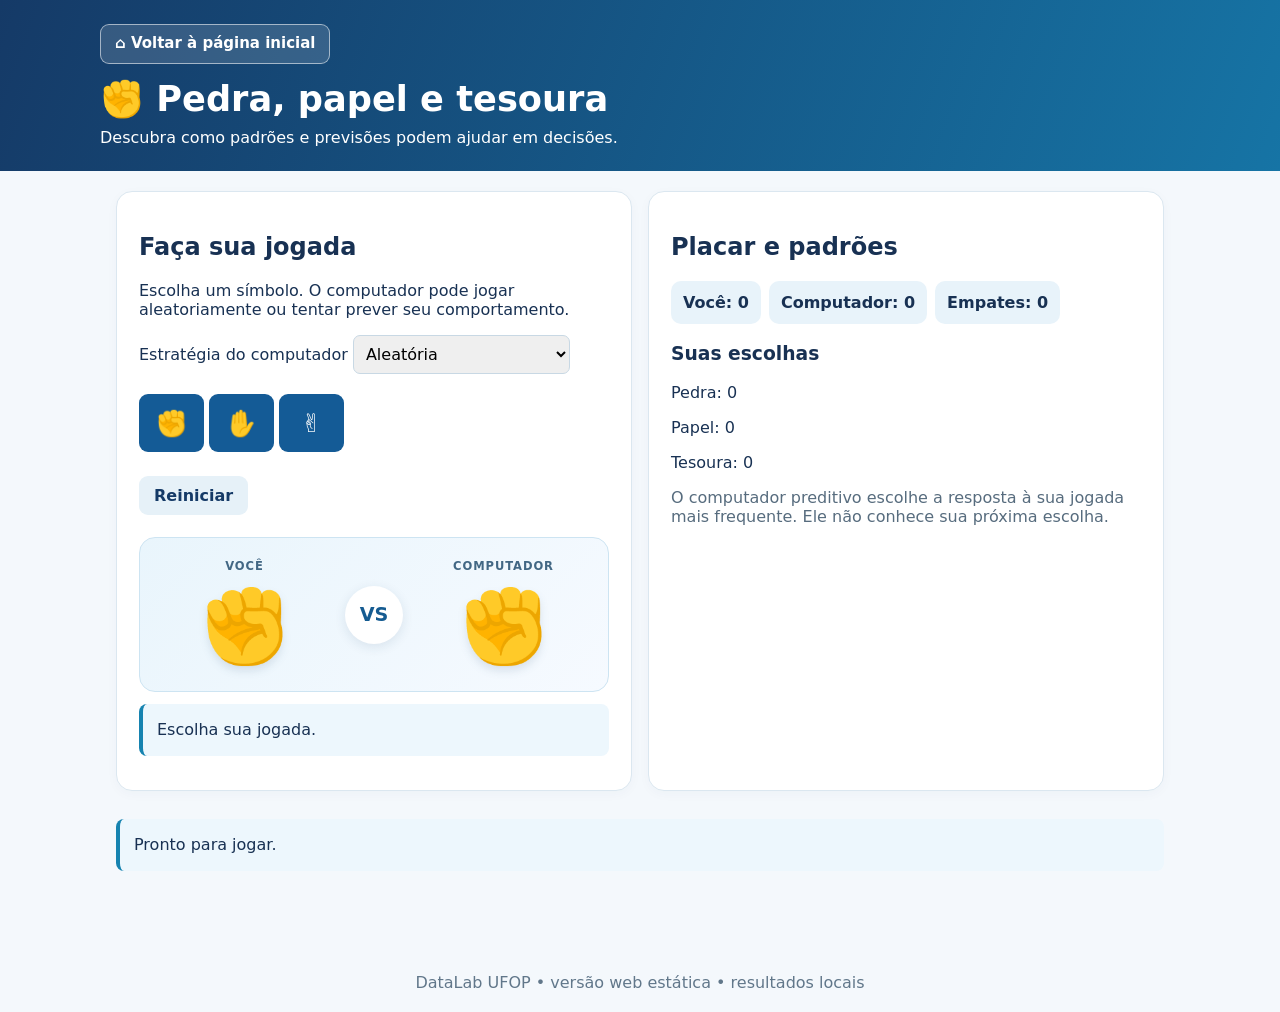
==== jogos/01-pedra-papel-tesoura/index.html @ c21b2ca8 "Publicação inicial do DataLab UFOP" ====
<!doctype html><html lang="pt-BR"><head><meta charset="utf-8"><meta name="viewport" content="width=device-width,initial-scale=1"><title>✊ Pedra, papel e tesoura | DataLab UFOP</title><link rel="stylesheet" href="../../assets/style.css"></head><body><header><nav class="datalab-home-nav" aria-label="Navegação principal"><a class="datalab-home-link" href="../../index.html" title="Voltar à página inicial do DataLab UFOP">⌂ Voltar à página inicial</a></nav><h1>✊ Pedra, papel e tesoura</h1><p>Descubra como padrões e previsões podem ajudar em decisões.</p></header><main><div class="cols"><section class="card"><h2>Faça sua jogada</h2><p>Escolha um símbolo. O computador pode jogar aleatoriamente ou tentar prever seu comportamento.</p><label>Estratégia do computador <select id="mode"><option value="random">Aleatória</option><option value="smart">Aprende seus padrões</option></select></label><p><button class="choice" data-play="0">✊</button><button class="choice" data-play="1">✋</button><button class="choice" data-play="2">✌️</button></p><button id="reset" class="alt">Reiniciar</button><div id="arena" class="rps-arena" aria-label="Animação da rodada">
<div class="rps-side"><span class="rps-label">VOCÊ</span><span id="hand-user" class="rps-hand rps-left">✊</span></div>
<div class="rps-center"><span id="rps-count" class="rps-count">VS</span></div>
<div class="rps-side"><span class="rps-label">COMPUTADOR</span><span id="hand-cpu" class="rps-hand rps-right">✊</span></div>
</div><div id="out" class="notice" aria-live="polite">Escolha sua jogada.</div></section><section class="card"><h2>Placar e padrões</h2><div class="stats" id="scores"></div><h3>Suas escolhas</h3><div id="freq"></div><p class="muted">O computador preditivo escolhe a resposta à sua jogada mais frequente. Ele não conhece sua próxima escolha.</p></section></div><div id="status" class="notice" role="status" aria-live="polite">Pronto para jogar.</div></main><footer>DataLab UFOP • versão web estática • resultados locais</footer><script src="../../assets/common.js"></script><script src="app.js"></script><link rel="stylesheet" href="game.css"></body></html>
---- assets/style.css ----
:root{font-family:system-ui,Segoe UI,Arial,sans-serif;background:#f4f8fc;color:#183153}*{box-sizing:border-box}body{margin:0}header{background:linear-gradient(110deg,#153a67,#1674a5);color:white;padding:24px max(16px,calc((100vw - 1080px)/2))}header h1{margin:0 0 8px;font-size:clamp(1.5rem,4vw,2.2rem)}header p{margin:0}main{max-width:1080px;margin:auto;padding:20px 16px 70px}.card{background:white;border:1px solid #dbe7f0;border-radius:16px;padding:22px;margin-bottom:16px;box-shadow:0 3px 12px #173c6008}.cols{display:grid;grid-template-columns:1fr 1fr;gap:16px}.muted{color:#576c7e}.small{font-size:.9rem}button,select,input{font:inherit}button{cursor:pointer;border:0;border-radius:9px;background:#145b96;color:white;padding:10px 15px;margin:4px 5px 4px 0;font-weight:650}button.alt{background:#e6f1f8;color:#153a67}button:disabled{opacity:.5;cursor:default}button:focus-visible,input:focus-visible,select:focus-visible{outline:3px solid #e7a13b}input,select{border:1px solid #c8d8e4;border-radius:7px;padding:8px;max-width:100%}input[type=range]{width:100%}.notice{background:#edf7fd;border-left:4px solid #1683b0;padding:14px;border-radius:8px;margin:12px 0;line-height:1.5}.stats{display:flex;flex-wrap:wrap;gap:8px}.stat{background:#e8f3fa;padding:12px;border-radius:10px;font-weight:650}.choice{display:inline-flex;align-items:center;justify-content:center;min-width:65px;min-height:58px;font-size:25px}.choice.active{outline:3px solid #eaa34d}.chart{display:block;width:100%;max-width:100%;border:1px solid #e1eaf0;border-radius:10px;background:#fff;touch-action:none}.grid{display:grid;grid-template-columns:repeat(auto-fit,minmax(145px,1fr));gap:12px}.tile{padding:18px;background:#e9f3fa;border-radius:12px;text-align:center}.tile strong{display:block;font-size:22px}.bar{height:18px;background:#e9f0f6;border-radius:6px;overflow:hidden;margin:6px 0}.bar>div{height:100%;background:#1683b0}.tag{display:inline-block;background:#e7f0f8;border-radius:30px;padding:6px 10px;margin:3px}a{color:#145b96}footer{text-align:center;padding:20px;color:#61778a}hr{border:0;border-top:1px solid #e3eaf0;margin:18px 0}@media(max-width:720px){.cols{grid-template-columns:1fr}.card{padding:16px}}

/* Navegação de retorno ao portal — todos os jogos */
.datalab-home-nav { margin: 0 0 14px; }
.datalab-home-link { display:inline-flex; align-items:center; gap:7px; padding:9px 14px; border-radius:9px; border:1px solid rgba(255,255,255,.55); background:rgba(255,255,255,.14); color:#fff !important; text-decoration:none; font-size:15px; font-weight:650; line-height:1.3; }
.datalab-home-link:hover { background:rgba(255,255,255,.28); }
.datalab-home-link:focus-visible { outline:3px solid #ffc56d; outline-offset:3px; }
@media(max-width:600px) { .datalab-home-link { padding:10px 12px; } }
---- jogos/01-pedra-papel-tesoura/game.css ----
/* Animação da rodada: apenas o jogo 01 */
.rps-arena{display:grid;grid-template-columns:1fr auto 1fr;align-items:center;gap:12px;min-height:155px;margin:18px 0 12px;padding:16px;background:linear-gradient(135deg,#e9f5fc,#f6faff);border:1px solid #cde4f2;border-radius:16px;text-align:center;overflow:hidden}
.rps-side{display:flex;flex-direction:column;align-items:center;gap:8px;min-width:0}.rps-label{font-size:.72rem;letter-spacing:.08em;font-weight:800;color:#426784}.rps-hand{font-size:clamp(2.9rem,7vw,4.5rem);line-height:1.25;display:block;transform-origin:center bottom;filter:drop-shadow(0 5px 4px #173c601e)}.rps-center{min-width:58px}.rps-count{display:inline-flex;align-items:center;justify-content:center;width:58px;height:58px;border-radius:50%;background:#fff;color:#155b91;font-size:1.2rem;font-weight:900;box-shadow:0 3px 12px #173c601c}.rps-arena.playing .rps-left{animation:rps-bounce-left .45s ease-in-out infinite alternate}.rps-arena.playing .rps-right{animation:rps-bounce-right .45s ease-in-out infinite alternate}.rps-count.pulse{animation:rps-pop .28s ease-out}.rps-arena.revealed .rps-hand{animation:rps-reveal .45s cubic-bezier(.2,1.5,.4,1) both}.rps-arena.win{border-color:#66b98b;background:#e8f8ef}.rps-arena.lose{border-color:#edaaa0;background:#fff0ed}.rps-arena.tie{border-color:#d4bf73;background:#fff9e6}@keyframes rps-bounce-left{from{transform:translateY(-8px) rotate(-15deg)}to{transform:translateY(13px) rotate(10deg)}}@keyframes rps-bounce-right{from{transform:translateY(-8px) rotate(15deg)}to{transform:translateY(13px) rotate(-10deg)}}@keyframes rps-pop{from{transform:scale(.7);opacity:.4}to{transform:scale(1);opacity:1}}@keyframes rps-reveal{from{transform:scale(.65);opacity:.5}to{transform:scale(1);opacity:1}}@media(max-width:420px){.rps-arena{gap:5px;padding:10px}.rps-center{min-width:44px}.rps-count{width:44px;height:44px;font-size:1rem}}@media(prefers-reduced-motion:reduce){.rps-arena.playing .rps-hand,.rps-arena.revealed .rps-hand,.rps-count.pulse{animation:none}}
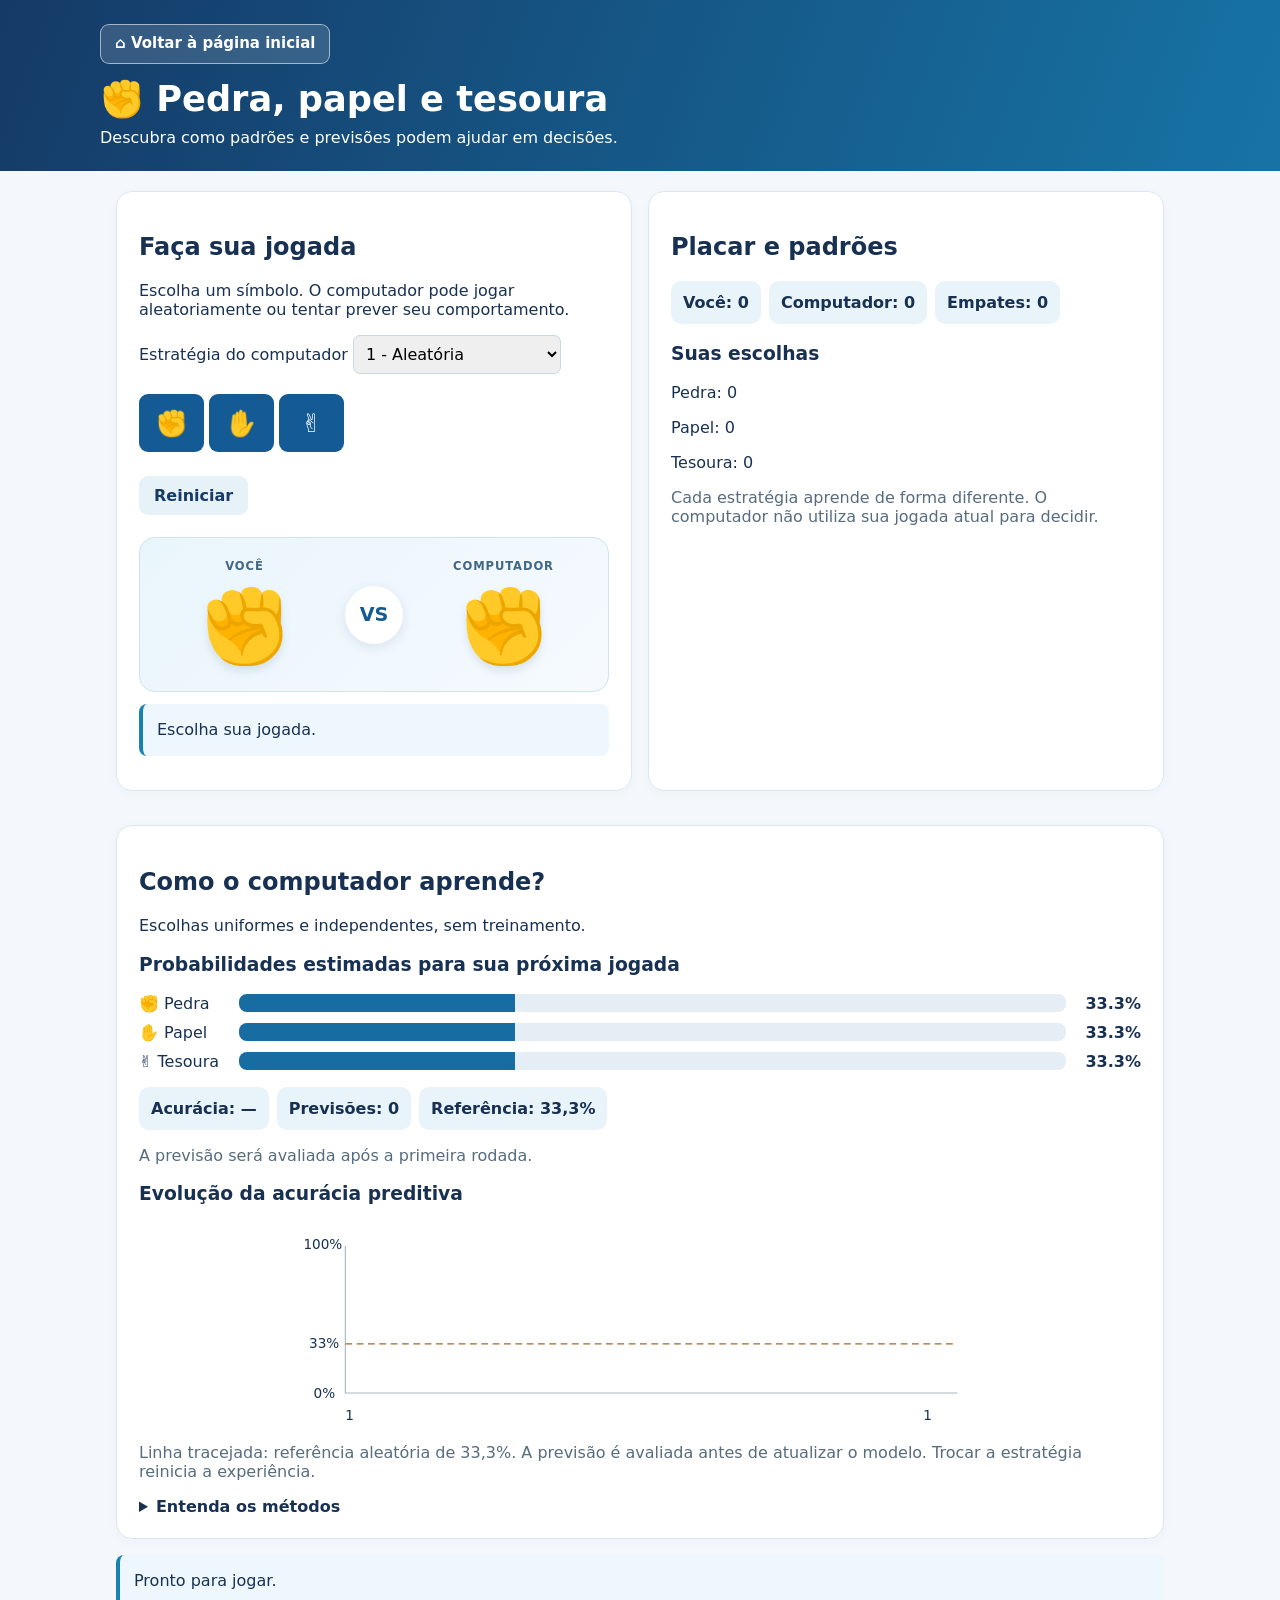
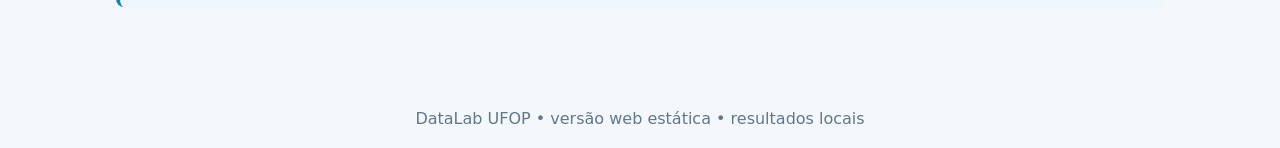
==== commit 8100d113: "Atualiza jogo ppt" ====
--- a/jogos/01-pedra-papel-tesoura/index.html
+++ b/jogos/01-pedra-papel-tesoura/index.html
@@ -1,5 +1,16 @@
-<!doctype html><html lang="pt-BR"><head><meta charset="utf-8"><meta name="viewport" content="width=device-width,initial-scale=1"><title>✊ Pedra, papel e tesoura | DataLab UFOP</title><link rel="stylesheet" href="../../assets/style.css"></head><body><header><nav class="datalab-home-nav" aria-label="Navegação principal"><a class="datalab-home-link" href="../../index.html" title="Voltar à página inicial do DataLab UFOP">⌂ Voltar à página inicial</a></nav><h1>✊ Pedra, papel e tesoura</h1><p>Descubra como padrões e previsões podem ajudar em decisões.</p></header><main><div class="cols"><section class="card"><h2>Faça sua jogada</h2><p>Escolha um símbolo. O computador pode jogar aleatoriamente ou tentar prever seu comportamento.</p><label>Estratégia do computador <select id="mode"><option value="random">Aleatória</option><option value="smart">Aprende seus padrões</option></select></label><p><button class="choice" data-play="0">✊</button><button class="choice" data-play="1">✋</button><button class="choice" data-play="2">✌️</button></p><button id="reset" class="alt">Reiniciar</button><div id="arena" class="rps-arena" aria-label="Animação da rodada">
+<!doctype html><html lang="pt-BR"><head><meta charset="utf-8"><meta name="viewport" content="width=device-width,initial-scale=1"><title>✊ Pedra, papel e tesoura | DataLab UFOP</title><style>
+
+:root{font-family:system-ui,Segoe UI,Arial,sans-serif;background:#f4f8fc;color:#183153}*{box-sizing:border-box}body{margin:0}header{background:linear-gradient(110deg,#153a67,#1674a5);color:white;padding:24px max(16px,calc((100vw - 1080px)/2))}header h1{margin:0 0 8px;font-size:clamp(1.5rem,4vw,2.2rem)}header p{margin:0}main{max-width:1080px;margin:auto;padding:20px 16px 70px}.card{background:white;border:1px solid #dbe7f0;border-radius:16px;padding:22px;margin-bottom:16px;box-shadow:0 3px 12px #173c6008}.cols{display:grid;grid-template-columns:1fr 1fr;gap:16px}.muted{color:#576c7e}.small{font-size:.9rem}button,select,input{font:inherit}button{cursor:pointer;border:0;border-radius:9px;background:#145b96;color:white;padding:10px 15px;margin:4px 5px 4px 0;font-weight:650}button.alt{background:#e6f1f8;color:#153a67}button:disabled{opacity:.5;cursor:default}button:focus-visible,input:focus-visible,select:focus-visible{outline:3px solid #e7a13b}input,select{border:1px solid #c8d8e4;border-radius:7px;padding:8px;max-width:100%}input[type=range]{width:100%}.notice{background:#edf7fd;border-left:4px solid #1683b0;padding:14px;border-radius:8px;margin:12px 0;line-height:1.5}.stats{display:flex;flex-wrap:wrap;gap:8px}.stat{background:#e8f3fa;padding:12px;border-radius:10px;font-weight:650}.choice{display:inline-flex;align-items:center;justify-content:center;min-width:65px;min-height:58px;font-size:25px}.choice.active{outline:3px solid #eaa34d}.chart{display:block;width:100%;max-width:100%;border:1px solid #e1eaf0;border-radius:10px;background:#fff;touch-action:none}.grid{display:grid;grid-template-columns:repeat(auto-fit,minmax(145px,1fr));gap:12px}.tile{padding:18px;background:#e9f3fa;border-radius:12px;text-align:center}.tile strong{display:block;font-size:22px}.bar{height:18px;background:#e9f0f6;border-radius:6px;overflow:hidden;margin:6px 0}.bar>div{height:100%;background:#1683b0}.tag{display:inline-block;background:#e7f0f8;border-radius:30px;padding:6px 10px;margin:3px}a{color:#145b96}footer{text-align:center;padding:20px;color:#61778a}hr{border:0;border-top:1px solid #e3eaf0;margin:18px 0}@media(max-width:720px){.cols{grid-template-columns:1fr}.card{padding:16px}}
+
+/* Navegação de retorno ao portal — todos os jogos */
+.datalab-home-nav { margin: 0 0 14px; }
+.datalab-home-link { display:inline-flex; align-items:center; gap:7px; padding:9px 14px; border-radius:9px; border:1px solid rgba(255,255,255,.55); background:rgba(255,255,255,.14); color:#fff !important; text-decoration:none; font-size:15px; font-weight:650; line-height:1.3; }
+.datalab-home-link:hover { background:rgba(255,255,255,.28); }
+.datalab-home-link:focus-visible { outline:3px solid #ffc56d; outline-offset:3px; }
+@media(max-width:600px) { .datalab-home-link { padding:10px 12px; } }
+
+</style><link rel="stylesheet" href="game.css"></head><body><header><nav class="datalab-home-nav" aria-label="Navegação principal"><a class="datalab-home-link" href="../../index.html" title="Voltar à página inicial do DataLab UFOP">⌂ Voltar à página inicial</a></nav><h1>✊ Pedra, papel e tesoura</h1><p>Descubra como padrões e previsões podem ajudar em decisões.</p></header><main><div class="cols"><section class="card"><h2>Faça sua jogada</h2><p>Escolha um símbolo. O computador pode jogar aleatoriamente ou tentar prever seu comportamento.</p><label>Estratégia do computador <select id="mode"><option value="random">1 - Aleatória</option><option value="smart">2 - Frequências</option><option value="markov">3 - Cadeia de Markov</option><option value="neural">4 - Rede neural</option></select></label><p><button class="choice" data-play="0">✊</button><button class="choice" data-play="1">✋</button><button class="choice" data-play="2">✌️</button></p><button id="reset" class="alt">Reiniciar</button><div id="arena" class="rps-arena" aria-label="Animação da rodada">
 <div class="rps-side"><span class="rps-label">VOCÊ</span><span id="hand-user" class="rps-hand rps-left">✊</span></div>
 <div class="rps-center"><span id="rps-count" class="rps-count">VS</span></div>
 <div class="rps-side"><span class="rps-label">COMPUTADOR</span><span id="hand-cpu" class="rps-hand rps-right">✊</span></div>
-</div><div id="out" class="notice" aria-live="polite">Escolha sua jogada.</div></section><section class="card"><h2>Placar e padrões</h2><div class="stats" id="scores"></div><h3>Suas escolhas</h3><div id="freq"></div><p class="muted">O computador preditivo escolhe a resposta à sua jogada mais frequente. Ele não conhece sua próxima escolha.</p></section></div><div id="status" class="notice" role="status" aria-live="polite">Pronto para jogar.</div></main><footer>DataLab UFOP • versão web estática • resultados locais</footer><script src="../../assets/common.js"></script><script src="app.js"></script><link rel="stylesheet" href="game.css"></body></html>+</div><div id="out" class="notice" aria-live="polite">Escolha sua jogada.</div></section><section class="card"><h2>Placar e padrões</h2><div class="stats" id="scores"></div><h3>Suas escolhas</h3><div id="freq"></div><p class="muted">Cada estratégia aprende de forma diferente. O computador não utiliza sua jogada atual para decidir.</p></section></div><section class="card learning-panel"><h2>Como o computador aprende?</h2><p id="method"></p><h3>Probabilidades estimadas para sua próxima jogada</h3><div id="prob"></div><div class="stats" id="metrics"></div><p id="lastpred" class="muted"></p><h3>Evolução da acurácia preditiva</h3><svg id="curve" viewBox="0 0 600 180" role="img" aria-label="Acurácia acumulada e referência aleatória"></svg><p class="muted">Linha tracejada: referência aleatória de 33,3%. A previsão é avaliada antes de atualizar o modelo. Trocar a estratégia reinicia a experiência.</p><details><summary>Entenda os métodos</summary><p>Frequências: moda das escolhas anteriores, com suavização para exibir probabilidades. Markov: transições da última jogada para a próxima, com suavização. Rede neural: 18 entradas one-hot (três escolhas e três resultados anteriores), 6 unidades ReLU e 3 saídas softmax. Treinamento por entropia cruzada e gradiente após cada rodada com histórico suficiente. Markov e rede neural escolhem a ação de maior saldo esperado entre vitória e derrota.</p></details></section><div id="status" class="notice" role="status" aria-live="polite">Pronto para jogar.</div></main><footer>DataLab UFOP • versão web estática • resultados locais</footer><script src="app.js"></script></body></html>
--- a/jogos/01-pedra-papel-tesoura/game.css
+++ b/jogos/01-pedra-papel-tesoura/game.css
@@ -1,3 +1,5 @@
 /* Animação da rodada: apenas o jogo 01 */
 .rps-arena{display:grid;grid-template-columns:1fr auto 1fr;align-items:center;gap:12px;min-height:155px;margin:18px 0 12px;padding:16px;background:linear-gradient(135deg,#e9f5fc,#f6faff);border:1px solid #cde4f2;border-radius:16px;text-align:center;overflow:hidden}
 .rps-side{display:flex;flex-direction:column;align-items:center;gap:8px;min-width:0}.rps-label{font-size:.72rem;letter-spacing:.08em;font-weight:800;color:#426784}.rps-hand{font-size:clamp(2.9rem,7vw,4.5rem);line-height:1.25;display:block;transform-origin:center bottom;filter:drop-shadow(0 5px 4px #173c601e)}.rps-center{min-width:58px}.rps-count{display:inline-flex;align-items:center;justify-content:center;width:58px;height:58px;border-radius:50%;background:#fff;color:#155b91;font-size:1.2rem;font-weight:900;box-shadow:0 3px 12px #173c601c}.rps-arena.playing .rps-left{animation:rps-bounce-left .45s ease-in-out infinite alternate}.rps-arena.playing .rps-right{animation:rps-bounce-right .45s ease-in-out infinite alternate}.rps-count.pulse{animation:rps-pop .28s ease-out}.rps-arena.revealed .rps-hand{animation:rps-reveal .45s cubic-bezier(.2,1.5,.4,1) both}.rps-arena.win{border-color:#66b98b;background:#e8f8ef}.rps-arena.lose{border-color:#edaaa0;background:#fff0ed}.rps-arena.tie{border-color:#d4bf73;background:#fff9e6}@keyframes rps-bounce-left{from{transform:translateY(-8px) rotate(-15deg)}to{transform:translateY(13px) rotate(10deg)}}@keyframes rps-bounce-right{from{transform:translateY(-8px) rotate(15deg)}to{transform:translateY(13px) rotate(-10deg)}}@keyframes rps-pop{from{transform:scale(.7);opacity:.4}to{transform:scale(1);opacity:1}}@keyframes rps-reveal{from{transform:scale(.65);opacity:.5}to{transform:scale(1);opacity:1}}@media(max-width:420px){.rps-arena{gap:5px;padding:10px}.rps-center{min-width:44px}.rps-count{width:44px;height:44px;font-size:1rem}}@media(prefers-reduced-motion:reduce){.rps-arena.playing .rps-hand,.rps-arena.revealed .rps-hand,.rps-count.pulse{animation:none}}
+
+.learning-panel{margin-top:18px}.prob-row{display:grid;grid-template-columns:90px minmax(0,1fr) 65px;gap:10px;align-items:center;margin:10px 0}.prob-track{height:18px;background:#e5edf5;border-radius:8px;overflow:hidden}.prob-track>div{height:100%;background:#176ca2;transition:width .25s}.prob-row strong{text-align:right;font-variant-numeric:tabular-nums}.learning-panel #curve{display:block;width:100%;max-width:680px;height:auto;margin:12px auto}.learning-panel details{margin-top:12px}.learning-panel summary{cursor:pointer;font-weight:700}.learning-panel .stats{margin-top:16px}
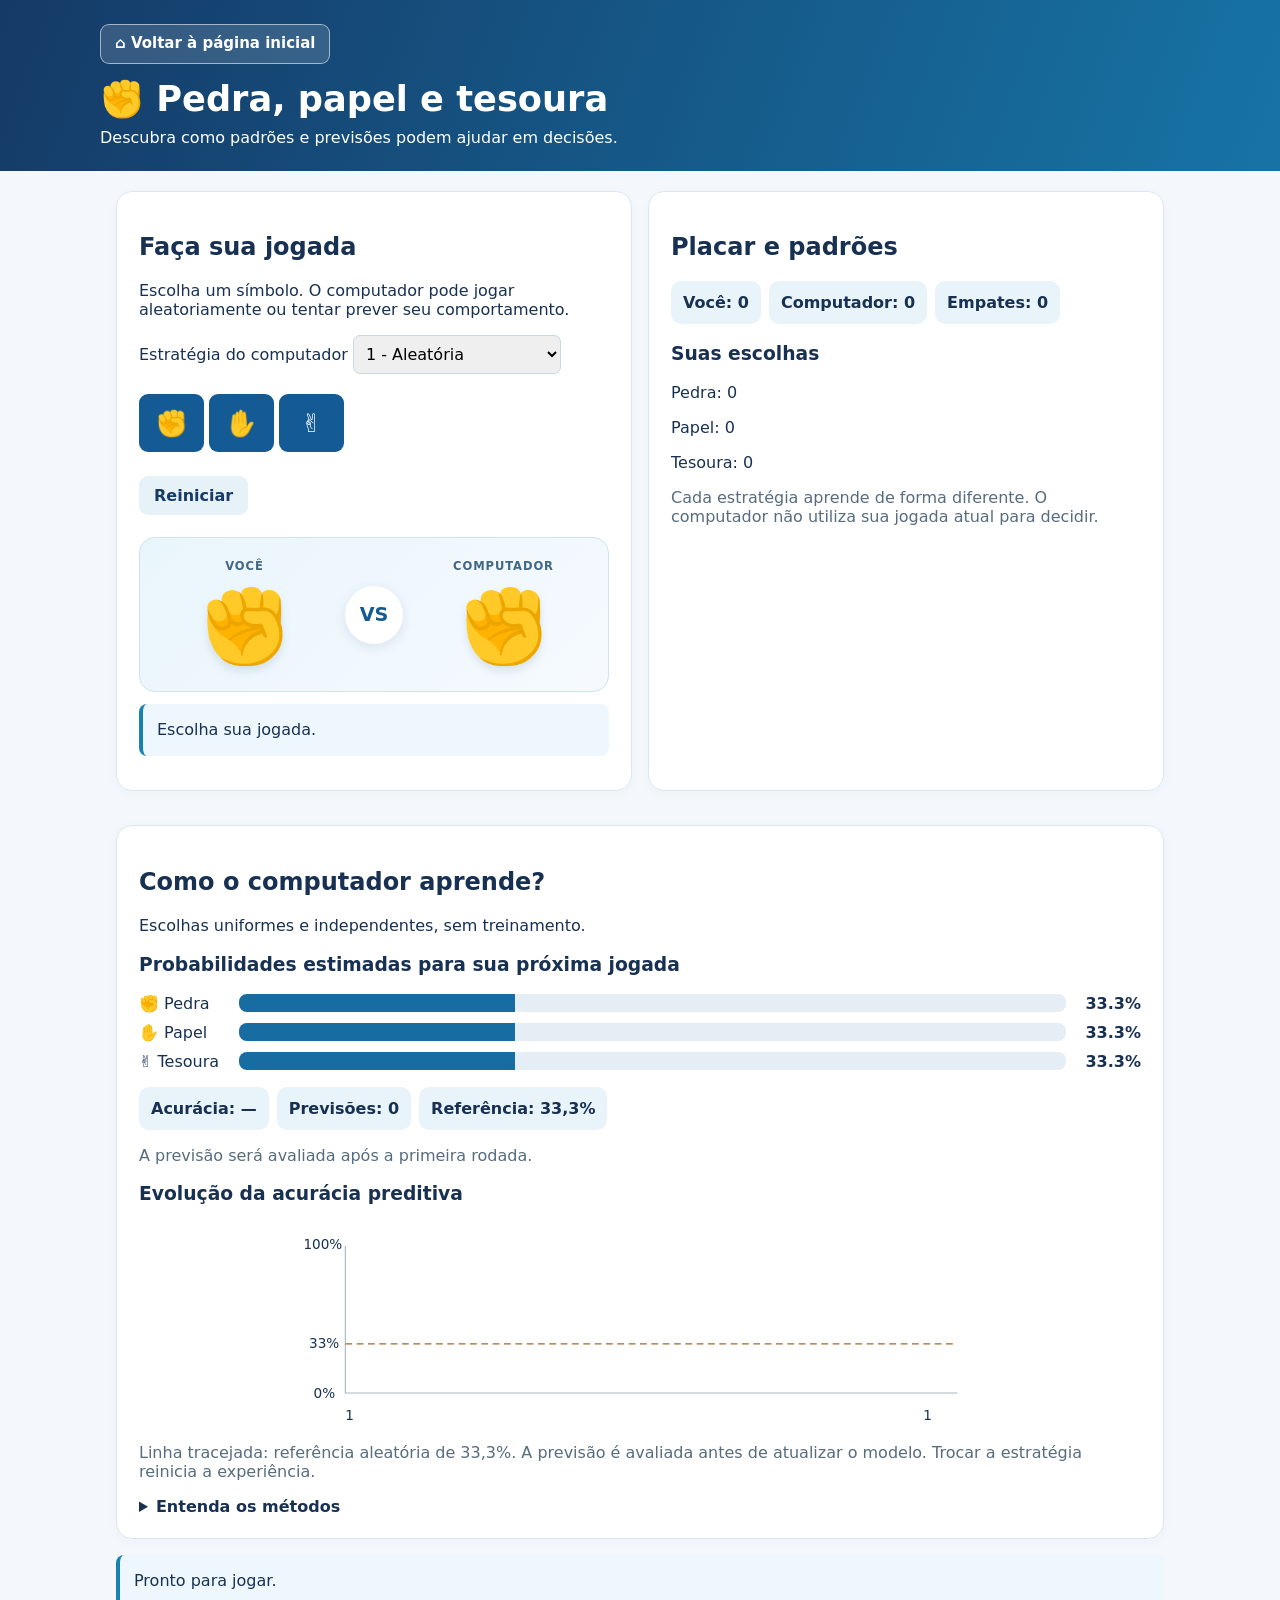
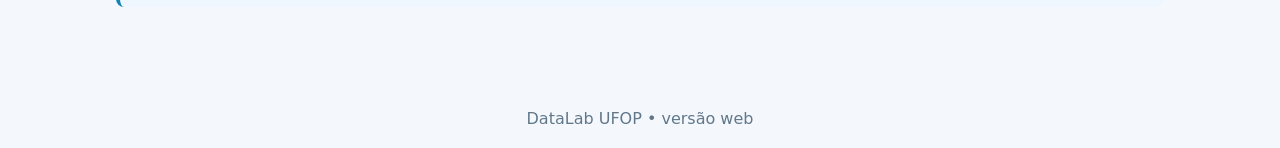
==== commit 2626fdc4: "atualiza rodapé dos jogos" ====
--- a/jogos/01-pedra-papel-tesoura/index.html
+++ b/jogos/01-pedra-papel-tesoura/index.html
@@ -9,8 +9,50 @@
 .datalab-home-link:focus-visible { outline:3px solid #ffc56d; outline-offset:3px; }
 @media(max-width:600px) { .datalab-home-link { padding:10px 12px; } }
 
-</style><link rel="stylesheet" href="game.css"></head><body><header><nav class="datalab-home-nav" aria-label="Navegação principal"><a class="datalab-home-link" href="../../index.html" title="Voltar à página inicial do DataLab UFOP">⌂ Voltar à página inicial</a></nav><h1>✊ Pedra, papel e tesoura</h1><p>Descubra como padrões e previsões podem ajudar em decisões.</p></header><main><div class="cols"><section class="card"><h2>Faça sua jogada</h2><p>Escolha um símbolo. O computador pode jogar aleatoriamente ou tentar prever seu comportamento.</p><label>Estratégia do computador <select id="mode"><option value="random">1 - Aleatória</option><option value="smart">2 - Frequências</option><option value="markov">3 - Cadeia de Markov</option><option value="neural">4 - Rede neural</option></select></label><p><button class="choice" data-play="0">✊</button><button class="choice" data-play="1">✋</button><button class="choice" data-play="2">✌️</button></p><button id="reset" class="alt">Reiniciar</button><div id="arena" class="rps-arena" aria-label="Animação da rodada">
+</style><style>/* Animação da rodada: apenas o jogo 01 */
+.rps-arena{display:grid;grid-template-columns:1fr auto 1fr;align-items:center;gap:12px;min-height:155px;margin:18px 0 12px;padding:16px;background:linear-gradient(135deg,#e9f5fc,#f6faff);border:1px solid #cde4f2;border-radius:16px;text-align:center;overflow:hidden}
+.rps-side{display:flex;flex-direction:column;align-items:center;gap:8px;min-width:0}.rps-label{font-size:.72rem;letter-spacing:.08em;font-weight:800;color:#426784}.rps-hand{font-size:clamp(2.9rem,7vw,4.5rem);line-height:1.25;display:block;transform-origin:center bottom;filter:drop-shadow(0 5px 4px #173c601e)}.rps-center{min-width:58px}.rps-count{display:inline-flex;align-items:center;justify-content:center;width:58px;height:58px;border-radius:50%;background:#fff;color:#155b91;font-size:1.2rem;font-weight:900;box-shadow:0 3px 12px #173c601c}.rps-arena.playing .rps-left{animation:rps-bounce-left .45s ease-in-out infinite alternate}.rps-arena.playing .rps-right{animation:rps-bounce-right .45s ease-in-out infinite alternate}.rps-count.pulse{animation:rps-pop .28s ease-out}.rps-arena.revealed .rps-hand{animation:rps-reveal .45s cubic-bezier(.2,1.5,.4,1) both}.rps-arena.win{border-color:#66b98b;background:#e8f8ef}.rps-arena.lose{border-color:#edaaa0;background:#fff0ed}.rps-arena.tie{border-color:#d4bf73;background:#fff9e6}@keyframes rps-bounce-left{from{transform:translateY(-8px) rotate(-15deg)}to{transform:translateY(13px) rotate(10deg)}}@keyframes rps-bounce-right{from{transform:translateY(-8px) rotate(15deg)}to{transform:translateY(13px) rotate(-10deg)}}@keyframes rps-pop{from{transform:scale(.7);opacity:.4}to{transform:scale(1);opacity:1}}@keyframes rps-reveal{from{transform:scale(.65);opacity:.5}to{transform:scale(1);opacity:1}}@media(max-width:420px){.rps-arena{gap:5px;padding:10px}.rps-center{min-width:44px}.rps-count{width:44px;height:44px;font-size:1rem}}@media(prefers-reduced-motion:reduce){.rps-arena.playing .rps-hand,.rps-arena.revealed .rps-hand,.rps-count.pulse{animation:none}}
+
+.learning-panel{margin-top:18px}.prob-row{display:grid;grid-template-columns:90px minmax(0,1fr) 65px;gap:10px;align-items:center;margin:10px 0}.prob-track{height:18px;background:#e5edf5;border-radius:8px;overflow:hidden}.prob-track>div{height:100%;background:#176ca2;transition:width .25s}.prob-row strong{text-align:right;font-variant-numeric:tabular-nums}.learning-panel #curve{display:block;width:100%;max-width:680px;height:auto;margin:12px auto}.learning-panel details{margin-top:12px}.learning-panel summary{cursor:pointer;font-weight:700}.learning-panel .stats{margin-top:16px}
+</style></head><body><header><nav class="datalab-home-nav" aria-label="Navegação principal"><a class="datalab-home-link" href="../../index.html" title="Voltar à página inicial do DataLab UFOP">⌂ Voltar à página inicial</a></nav><h1>✊ Pedra, papel e tesoura</h1><p>Descubra como padrões e previsões podem ajudar em decisões.</p></header><main><div class="cols"><section class="card"><h2>Faça sua jogada</h2><p>Escolha um símbolo. O computador pode jogar aleatoriamente ou tentar prever seu comportamento.</p><label>Estratégia do computador <select id="mode"><option value="random">1 - Aleatória</option><option value="smart">2 - Frequências</option><option value="markov">3 - Cadeia de Markov</option><option value="neural">4 - Rede neural</option></select></label><p><button class="choice" data-play="0">✊</button><button class="choice" data-play="1">✋</button><button class="choice" data-play="2">✌️</button></p><button id="reset" class="alt">Reiniciar</button><div id="arena" class="rps-arena" aria-label="Animação da rodada">
 <div class="rps-side"><span class="rps-label">VOCÊ</span><span id="hand-user" class="rps-hand rps-left">✊</span></div>
 <div class="rps-center"><span id="rps-count" class="rps-count">VS</span></div>
 <div class="rps-side"><span class="rps-label">COMPUTADOR</span><span id="hand-cpu" class="rps-hand rps-right">✊</span></div>
-</div><div id="out" class="notice" aria-live="polite">Escolha sua jogada.</div></section><section class="card"><h2>Placar e padrões</h2><div class="stats" id="scores"></div><h3>Suas escolhas</h3><div id="freq"></div><p class="muted">Cada estratégia aprende de forma diferente. O computador não utiliza sua jogada atual para decidir.</p></section></div><section class="card learning-panel"><h2>Como o computador aprende?</h2><p id="method"></p><h3>Probabilidades estimadas para sua próxima jogada</h3><div id="prob"></div><div class="stats" id="metrics"></div><p id="lastpred" class="muted"></p><h3>Evolução da acurácia preditiva</h3><svg id="curve" viewBox="0 0 600 180" role="img" aria-label="Acurácia acumulada e referência aleatória"></svg><p class="muted">Linha tracejada: referência aleatória de 33,3%. A previsão é avaliada antes de atualizar o modelo. Trocar a estratégia reinicia a experiência.</p><details><summary>Entenda os métodos</summary><p>Frequências: moda das escolhas anteriores, com suavização para exibir probabilidades. Markov: transições da última jogada para a próxima, com suavização. Rede neural: 18 entradas one-hot (três escolhas e três resultados anteriores), 6 unidades ReLU e 3 saídas softmax. Treinamento por entropia cruzada e gradiente após cada rodada com histórico suficiente. Markov e rede neural escolhem a ação de maior saldo esperado entre vitória e derrota.</p></details></section><div id="status" class="notice" role="status" aria-live="polite">Pronto para jogar.</div></main><footer>DataLab UFOP • versão web estática • resultados locais</footer><script src="app.js"></script></body></html>+</div><div id="out" class="notice" aria-live="polite">Escolha sua jogada.</div></section><section class="card"><h2>Placar e padrões</h2><div class="stats" id="scores"></div><h3>Suas escolhas</h3><div id="freq"></div><p class="muted">Cada estratégia aprende de forma diferente. O computador não utiliza sua jogada atual para decidir.</p></section></div><section class="card learning-panel"><h2>Como o computador aprende?</h2><p id="method"></p><h3>Probabilidades estimadas para sua próxima jogada</h3><div id="prob"></div><div class="stats" id="metrics"></div><p id="lastpred" class="muted"></p><h3>Evolução da acurácia preditiva</h3><svg id="curve" viewBox="0 0 600 180" role="img" aria-label="Acurácia acumulada e referência aleatória"></svg><p class="muted">Linha tracejada: referência aleatória de 33,3%. A previsão é avaliada antes de atualizar o modelo. Trocar a estratégia reinicia a experiência.</p><details><summary>Entenda os métodos</summary><p>Frequências: moda das escolhas anteriores, com suavização para exibir probabilidades. Markov: transições da última jogada para a próxima, com suavização. Rede neural: 18 entradas one-hot (três escolhas e três resultados anteriores), 6 unidades ReLU e 3 saídas softmax. Treinamento por entropia cruzada e gradiente após cada rodada com histórico suficiente. Markov e rede neural escolhem a ação de maior saldo esperado entre vitória e derrota.</p></details></section><div id="status" class="notice" role="status" aria-live="polite">Pronto para jogar.</div></main><footer>DataLab UFOP • versão web </footer><script>
+'use strict';
+const $=id=>document.getElementById(id);
+function say(text){$('status').textContent=text;}
+const icons=['✊','✋','✌️'],names=['Pedra','Papel','Tesoura'];
+let hist=[],w=0,l=0,t=0,animating=false,roundToken=0,net,evals=[];
+const buttons=[...document.querySelectorAll('[data-play]')];
+const reducedMotion=window.matchMedia ? window.matchMedia('(prefers-reduced-motion: reduce)') : {matches:false};
+const zeros=n=>Array(n).fill(0), rand=()=>Math.random();
+const matrix=(n,m)=>Array.from({length:n},()=>Array.from({length:m},()=> (rand()*2-1)*Math.sqrt(2/m)));
+function initNet(){return {W:matrix(6,18),b:zeros(6),V:matrix(3,6),d:zeros(3),steps:0};}
+function features(h){const x=zeros(18);h.slice(-3).forEach((r,i)=>{x[i*6+r.u]=1;x[i*6+3+r.r]=1;});return x;}
+const dot=(a,b)=>a.reduce((s,v,i)=>s+v*b[i],0);
+function forward(x){const z=net.W.map((a,i)=>dot(a,x)+net.b[i]),h=z.map(v=>Math.max(0,v)),a=net.V.map((v,i)=>dot(v,h)+net.d[i]),m=Math.max(...a),e=a.map(v=>Math.exp(v-m)),s=e.reduce((a,b)=>a+b,0);return {z,h,p:e.map(v=>v/s)};}
+function train(x,y){const {z,h,p}=forward(x),d=p.map((v,i)=>v-(i===y?1:0)),g=h.map((_,j)=>z[j]>0?net.V.reduce((s,v,i)=>s+v[j]*d[i],0):0),lr=.08;net.V.forEach((v,i)=>{v.forEach((_,j)=>v[j]-=lr*d[i]*h[j]);net.d[i]-=lr*d[i];});net.W.forEach((v,i)=>{v.forEach((_,j)=>v[j]-=lr*g[i]*x[j]);net.b[i]-=lr*g[i];});net.steps++;}
+function freq(h){let a=[1,1,1];h.forEach(r=>a[r.u]++);return a.map(v=>v/(h.length+3));}
+function estimate(h,mode){if(mode==='random'||h.length<3)return [1/3,1/3,1/3];if(mode==='smart')return freq(h);if(mode==='neural')return net.steps?forward(features(h)).p:freq(h);let a=[1,1,1],last=h[h.length-1].u;for(let i=1;i<h.length;i++)if(h[i-1].u===last)a[h[i].u]++;let n=a.reduce((s,v)=>s+v,0);return n===3?freq(h):a.map(v=>v/n);}
+function best(a){let m=Math.max(...a),idx=a.map((v,i)=>Math.abs(v-m)<1e-10?i:-1).filter(i=>i>=0);return idx[Math.floor(rand()*idx.length)];}
+function decide(p,mode){let pred=mode==='smart'&&hist.length>=3?p.indexOf(Math.max(...p)):best(p);let c=mode==='random'||hist.length<3?Math.floor(rand()*3):mode==='smart'?(pred+1)%3:best(p.map((_,i)=>p[(i+2)%3]-p[(i+1)%3]));return {pred,c};}
+const descriptions={random:'Escolhas uniformes e independentes, sem treinamento.',smart:'Aprende a escolha mais frequente após três rodadas. Empates de frequência favorecem a primeira categoria.',markov:'Estima a próxima escolha condicionada à última. Sem transições observadas, utiliza frequências.',neural:'Rede neural 18–6–3, atualizada após cada rodada com três jogadas anteriores. Antes da primeira atualização, usa frequências.'};
+function render(){
+ $('scores').innerHTML=`<span class="stat">Você: ${w}</span><span class="stat">Computador: ${l}</span><span class="stat">Empates: ${t}</span>`;
+ $('freq').innerHTML=names.map((n,i)=>`<p>${n}: ${hist.filter(x=>x.u===i).length}</p>`).join('');
+ const mode=$('mode').value,p=estimate(hist,mode),n=evals.length,acc=n?100*evals.reduce((s,r)=>s+r.hit,0)/n:0;
+ $('method').textContent=descriptions[mode];$('prob').innerHTML=p.map((v,i)=>`<div class="prob-row"><span>${icons[i]} ${names[i]}</span><div class="prob-track"><div style="width:${100*v}%"></div></div><strong>${(100*v).toFixed(1)}%</strong></div>`).join('');
+ $('metrics').innerHTML=`<span class="stat">Acurácia: ${n?acc.toFixed(1)+'%':'—'}</span><span class="stat">Previsões: ${n}</span><span class="stat">Referência: 33,3%</span>${mode==='neural'?`<span class="stat">Atualizações da rede: ${net.steps}</span>`:''}`;
+ $('lastpred').textContent=n?`Última previsão: ${names[evals[evals.length-1].pred]} — ${evals[evals.length-1].hit?'correta':'incorreta'}.`: 'A previsão será avaliada após a primeira rodada.';
+ let sum=0,pts=evals.map((r,i)=>{sum+=r.hit;return `${40+540*i/Math.max(1,n-1)},${150-130*sum/(i+1)}`;});
+ $('curve').innerHTML=`<g fill="currentColor" font-size="12"><text x="3" y="23">100%</text><text x="8" y="110">33%</text><text x="12" y="154">0%</text><text x="40" y="174">1</text><text x="550" y="174">${n||1}</text></g><path d="M40 20V150H580" stroke="#aab8c6" fill="none"/><path d="M40 106.67H580" stroke="#a06b23" stroke-dasharray="6 4"/>${n>1?`<polyline points="${pts.join(' ')}" fill="none" stroke="#176ca2" stroke-width="3"/>`:n?`<circle cx="40" cy="${150-130*evals[0].hit}" r="4" fill="#176ca2"/>`:''}`;
+}
+function setBusy(value){animating=value;buttons.forEach(b=>b.disabled=value);$('mode').disabled=value;}
+function pause(ms){return new Promise(resolve=>setTimeout(resolve,ms));}
+async function play(u){if(animating)return;const token=++roundToken,mode=$('mode').value,p=estimate(hist,mode),{pred,c}=decide(p,mode),x=hist.length>=3?features(hist):null;setBusy(true);const arena=$('arena'),count=$('rps-count');arena.className='rps-arena playing';$('hand-user').textContent='✊';$('hand-cpu').textContent='✊';$('out').textContent='Pedra, papel, tesoura...';say('Rodada em andamento.');for(const step of reducedMotion.matches?['3','2','1']:['3','2','1','JÁ!']){if(token!==roundToken)return;count.classList.remove('pulse');void count.offsetWidth;count.textContent=step;count.classList.add('pulse');await pause(reducedMotion.matches?90:390);}if(token!==roundToken)return;
+ $('hand-user').textContent=icons[u];$('hand-cpu').textContent=icons[c];const result=(u-c+3)%3;arena.className='rps-arena revealed '+(result===0?'tie':result===1?'win':'lose');count.classList.remove('pulse');count.textContent=result===0?'🤝':result===1?'🏆':'💻';evals.push({pred,hit:Number(pred===u)});if(mode==='neural'&&x)train(x,u);hist.push({u,r:result});if(result===0)t++;else if(result===1)w++;else l++;$('out').textContent=`Você: ${icons[u]} ${names[u]}. Computador: ${icons[c]} ${names[c]}. ${result===0?'Empate!':result===1?'Você venceu!':'O computador venceu!'}`;say(`Rodada ${hist.length} concluída.`);render();setBusy(false);}
+function reset(){++roundToken;setBusy(false);hist=[];evals=[];w=l=t=0;net=initNet();$('arena').className='rps-arena';$('hand-user').textContent='✊';$('hand-cpu').textContent='✊';$('rps-count').textContent='VS';$('rps-count').classList.remove('pulse');$('out').textContent='Escolha sua jogada.';say('Pronto para jogar.');render();}
+buttons.forEach(b=>b.addEventListener('click',()=>play(Number(b.dataset.play))));$('reset').addEventListener('click',reset);$('mode').addEventListener('change',reset);net=initNet();render();
+
+</script></body></html>
